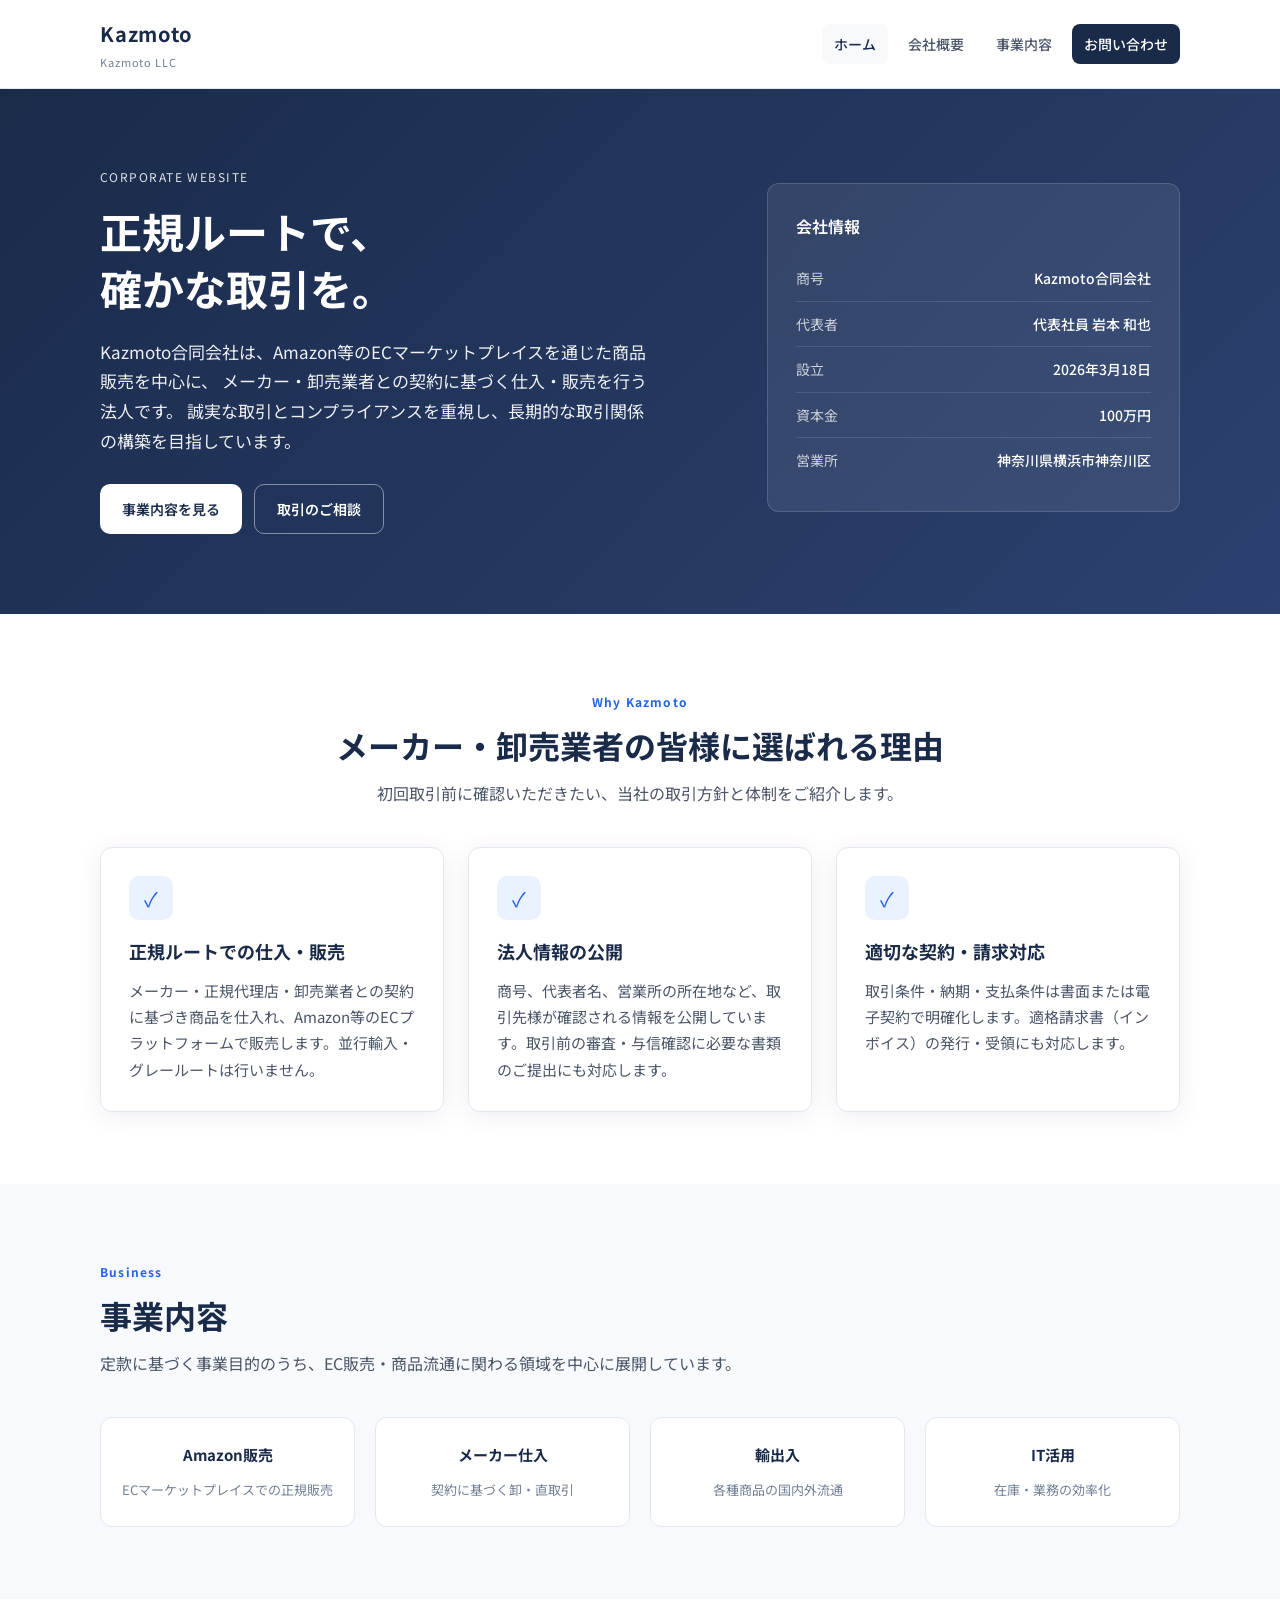
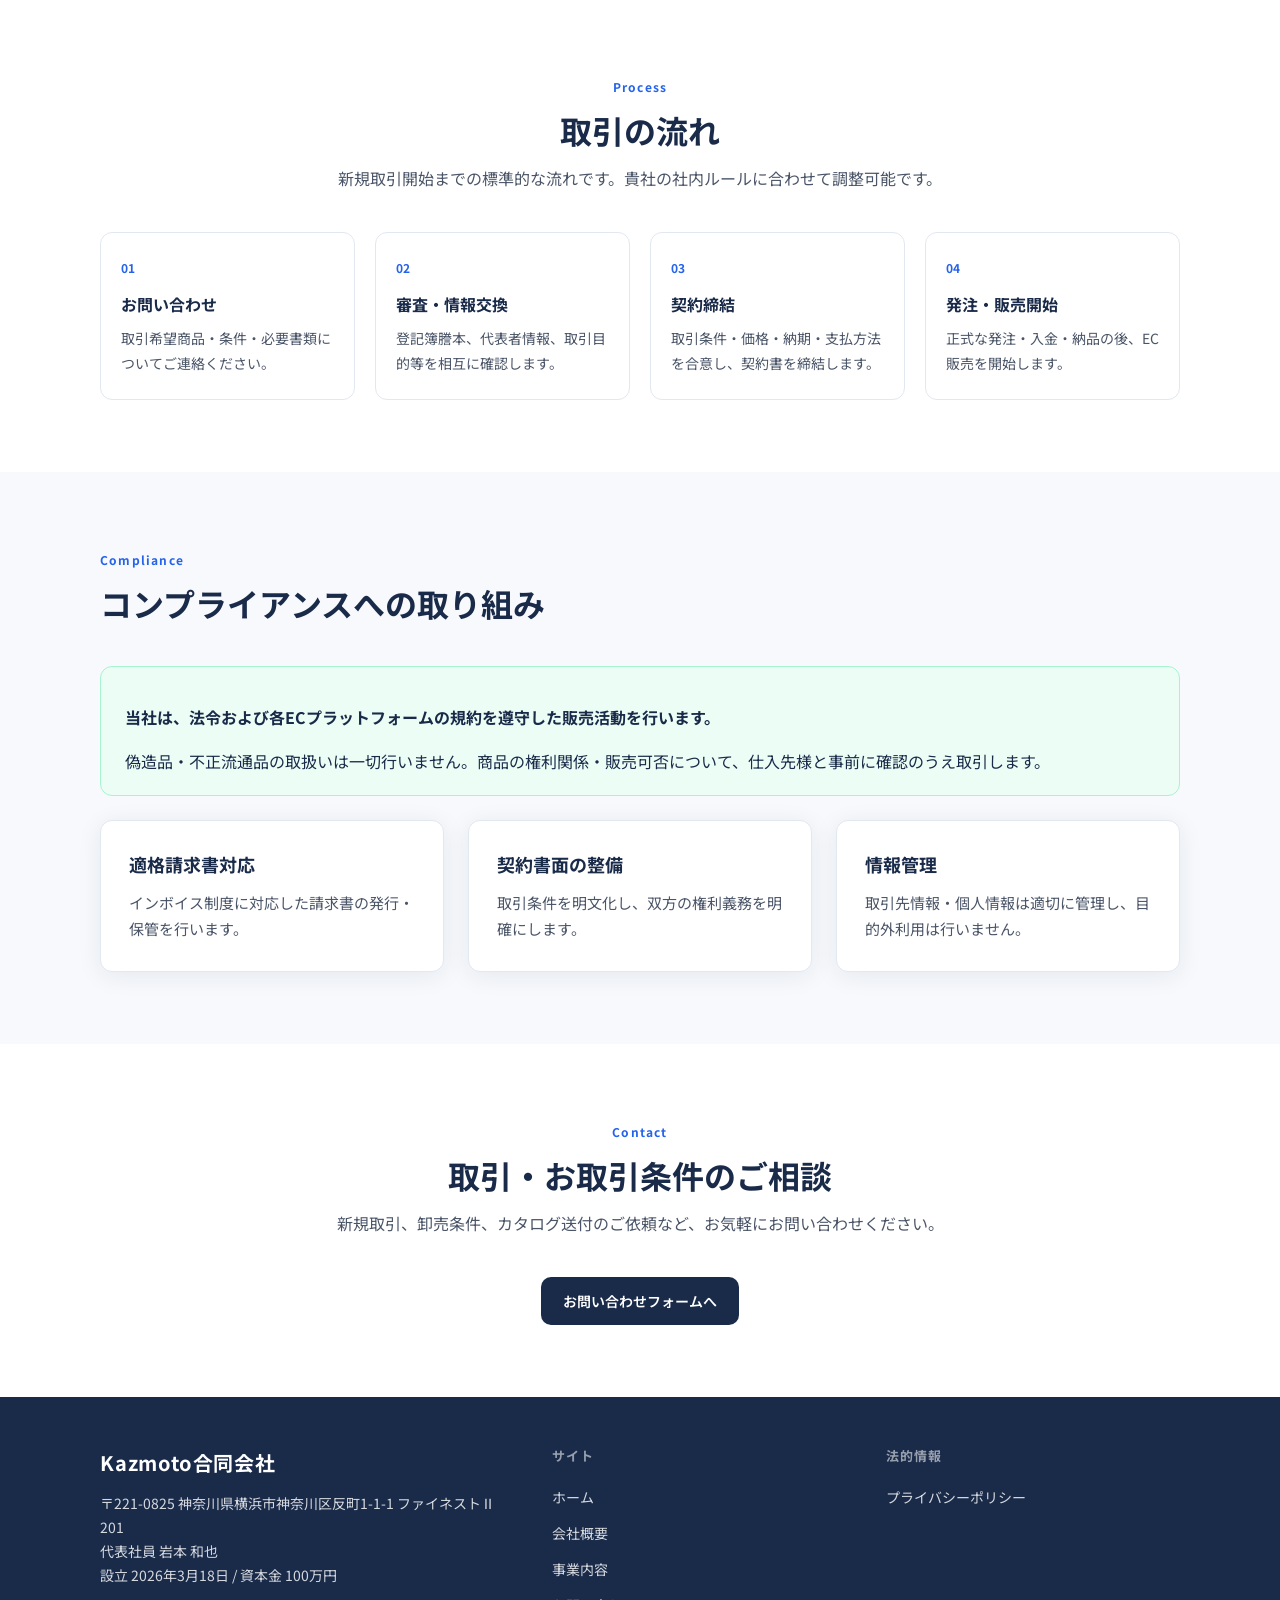
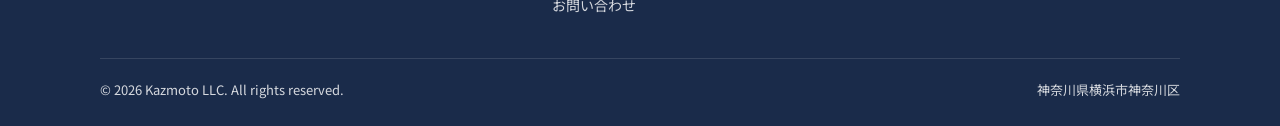
==== corp/index.html @ ce6256e7 "Publish Kazmoto Japan shop site with corporate pages. Co-authored-by: Cursor <cursoragent@cursor.com" ====
<!DOCTYPE html>
<html lang="ja">
<head>
  <meta charset="UTF-8">
  <meta name="viewport" content="width=device-width, initial-scale=1.0">
  <meta name="description" content="Kazmoto合同会社は、Amazon等ECマーケットプレイスを通じた正規ルートでの商品販売、メーカー・卸売業者との取引を行う法人です。">
  <title>Kazmoto合同会社 | 公式コーポレートサイト</title>
  <link rel="preconnect" href="https://fonts.googleapis.com">
  <link rel="preconnect" href="https://fonts.gstatic.com" crossorigin>
  <link href="https://fonts.googleapis.com/css2?family=Noto+Sans+JP:wght@400;500;600;700&display=swap" rel="stylesheet">
  <link rel="stylesheet" href="css/style.css">
</head>
<body>
  <header class="site-header">
    <div class="container header-inner">
      <a href="index.html" class="logo">
        <span class="logo-mark">Kazmoto</span>
        <span class="logo-sub">Kazmoto LLC</span>
      </a>
      <button class="menu-toggle" type="button" aria-label="メニュー">メニュー</button>
      <nav class="site-nav">
        <a href="index.html" class="active">ホーム</a>
        <a href="company.html">会社概要</a>
        <a href="business.html">事業内容</a>
        <a href="contact.html" class="nav-cta">お問い合わせ</a>
      </nav>
    </div>
  </header>

  <section class="hero">
    <div class="container hero-grid">
      <div>
        <span class="hero-label">Corporate Website</span>
        <h1>正規ルートで、<br>確かな取引を。</h1>
        <p class="hero-lead">
          Kazmoto合同会社は、Amazon等のECマーケットプレイスを通じた商品販売を中心に、
          メーカー・卸売業者との契約に基づく仕入・販売を行う法人です。
          誠実な取引とコンプライアンスを重視し、長期的な取引関係の構築を目指しています。
        </p>
        <div class="hero-actions">
          <a href="business.html" class="btn btn-primary">事業内容を見る</a>
          <a href="contact.html" class="btn btn-outline">取引のご相談</a>
        </div>
      </div>
      <aside class="hero-card">
        <h2>会社情報</h2>
        <ul class="info-list">
          <li><span class="label">商号</span><span class="value">Kazmoto合同会社</span></li>
          <li><span class="label">代表者</span><span class="value">代表社員 岩本 和也</span></li>
          <li><span class="label">設立</span><span class="value">2026年3月18日</span></li>
          <li><span class="label">資本金</span><span class="value">100万円</span></li>
          <li><span class="label">営業所</span><span class="value">神奈川県横浜市神奈川区</span></li>
        </ul>
      </aside>
    </div>
  </section>

  <section class="section">
    <div class="container">
      <div class="section-head center">
        <span class="eyebrow">Why Kazmoto</span>
        <h2>メーカー・卸売業者の皆様に選ばれる理由</h2>
        <p>初回取引前に確認いただきたい、当社の取引方針と体制をご紹介します。</p>
      </div>
      <div class="card-grid">
        <article class="card">
          <div class="card-icon">✓</div>
          <h3>正規ルートでの仕入・販売</h3>
          <p>メーカー・正規代理店・卸売業者との契約に基づき商品を仕入れ、Amazon等のECプラットフォームで販売します。並行輸入・グレールートは行いません。</p>
        </article>
        <article class="card">
          <div class="card-icon">✓</div>
          <h3>法人情報の公開</h3>
          <p>商号、代表者名、営業所の所在地など、取引先様が確認される情報を公開しています。取引前の審査・与信確認に必要な書類のご提出にも対応します。</p>
        </article>
        <article class="card">
          <div class="card-icon">✓</div>
          <h3>適切な契約・請求対応</h3>
          <p>取引条件・納期・支払条件は書面または電子契約で明確化します。適格請求書（インボイス）の発行・受領にも対応します。</p>
        </article>
      </div>
    </div>
  </section>

  <section class="section section-alt">
    <div class="container">
      <div class="section-head">
        <span class="eyebrow">Business</span>
        <h2>事業内容</h2>
        <p>定款に基づく事業目的のうち、EC販売・商品流通に関わる領域を中心に展開しています。</p>
      </div>
      <div class="trust-bar">
        <div class="trust-item">
          <strong>Amazon販売</strong>
          <span>ECマーケットプレイスでの正規販売</span>
        </div>
        <div class="trust-item">
          <strong>メーカー仕入</strong>
          <span>契約に基づく卸・直取引</span>
        </div>
        <div class="trust-item">
          <strong>輸出入</strong>
          <span>各種商品の国内外流通</span>
        </div>
        <div class="trust-item">
          <strong>IT活用</strong>
          <span>在庫・業務の効率化</span>
        </div>
      </div>
    </div>
  </section>

  <section class="section">
    <div class="container">
      <div class="section-head center">
        <span class="eyebrow">Process</span>
        <h2>取引の流れ</h2>
        <p>新規取引開始までの標準的な流れです。貴社の社内ルールに合わせて調整可能です。</p>
      </div>
      <div class="steps">
        <div class="step">
          <h3>お問い合わせ</h3>
          <p>取引希望商品・条件・必要書類についてご連絡ください。</p>
        </div>
        <div class="step">
          <h3>審査・情報交換</h3>
          <p>登記簿謄本、代表者情報、取引目的等を相互に確認します。</p>
        </div>
        <div class="step">
          <h3>契約締結</h3>
          <p>取引条件・価格・納期・支払方法を合意し、契約書を締結します。</p>
        </div>
        <div class="step">
          <h3>発注・販売開始</h3>
          <p>正式な発注・入金・納品の後、EC販売を開始します。</p>
        </div>
      </div>
    </div>
  </section>

  <section class="section section-alt">
    <div class="container">
      <div class="section-head">
        <span class="eyebrow">Compliance</span>
        <h2>コンプライアンスへの取り組み</h2>
      </div>
      <div class="highlight-box">
        <p><strong>当社は、法令および各ECプラットフォームの規約を遵守した販売活動を行います。</strong></p>
        <p>偽造品・不正流通品の取扱いは一切行いません。商品の権利関係・販売可否について、仕入先様と事前に確認のうえ取引します。</p>
      </div>
      <div class="card-grid" style="margin-top: 24px;">
        <article class="card">
          <h3>適格請求書対応</h3>
          <p>インボイス制度に対応した請求書の発行・保管を行います。</p>
        </article>
        <article class="card">
          <h3>契約書面の整備</h3>
          <p>取引条件を明文化し、双方の権利義務を明確にします。</p>
        </article>
        <article class="card">
          <h3>情報管理</h3>
          <p>取引先情報・個人情報は適切に管理し、目的外利用は行いません。</p>
        </article>
      </div>
    </div>
  </section>

  <section class="section">
    <div class="container" style="text-align: center;">
      <div class="section-head center">
        <span class="eyebrow">Contact</span>
        <h2>取引・お取引条件のご相談</h2>
        <p>新規取引、卸売条件、カタログ送付のご依頼など、お気軽にお問い合わせください。</p>
      </div>
      <a href="contact.html" class="btn btn-dark">お問い合わせフォームへ</a>
    </div>
  </section>

  <footer class="site-footer">
    <div class="container">
      <div class="footer-grid">
        <div class="footer-brand">
          <div class="logo-mark">Kazmoto合同会社</div>
          <p>
            〒221-0825 神奈川県横浜市神奈川区反町1-1-1 ファイネストⅡ 201<br>
            代表社員 岩本 和也<br>
            設立 2026年3月18日 / 資本金 100万円
          </p>
        </div>
        <div class="footer-nav">
          <h4>サイト</h4>
          <ul>
            <li><a href="index.html">ホーム</a></li>
            <li><a href="company.html">会社概要</a></li>
            <li><a href="business.html">事業内容</a></li>
            <li><a href="contact.html">お問い合わせ</a></li>
          </ul>
        </div>
        <div class="footer-nav">
          <h4>法的情報</h4>
          <ul>
            <li><a href="privacy.html">プライバシーポリシー</a></li>
          </ul>
        </div>
      </div>
      <div class="footer-bottom">
        <span>&copy; 2026 Kazmoto LLC. All rights reserved.</span>
        <span>神奈川県横浜市神奈川区</span>
      </div>
    </div>
  </footer>

  <script src="js/main.js"></script>
</body>
</html>
---- corp/css/style.css ----
:root {
  --navy: #1a2b4a;
  --navy-light: #2c4170;
  --slate: #4a5568;
  --muted: #718096;
  --line: #e2e8f0;
  --bg: #f7f9fc;
  --white: #ffffff;
  --accent: #2563eb;
  --accent-soft: #ebf2ff;
  --success: #047857;
  --success-soft: #ecfdf5;
  --shadow: 0 4px 24px rgba(26, 43, 74, 0.08);
  --radius: 12px;
  --max: 1080px;
}

* { box-sizing: border-box; }

html { scroll-behavior: smooth; }

body {
  margin: 0;
  font-family: "Noto Sans JP", -apple-system, "Hiragino Kaku Gothic ProN", "Yu Gothic", Meiryo, sans-serif;
  color: var(--navy);
  background: var(--white);
  line-height: 1.75;
  font-size: 16px;
}

a { color: var(--accent); text-decoration: none; }
a:hover { text-decoration: underline; }

img { max-width: 100%; height: auto; }

.container {
  width: min(var(--max), calc(100% - 40px));
  margin: 0 auto;
}

/* Header */
.site-header {
  position: sticky;
  top: 0;
  z-index: 100;
  background: rgba(255, 255, 255, 0.96);
  backdrop-filter: blur(8px);
  border-bottom: 1px solid var(--line);
}

.header-inner {
  display: flex;
  align-items: center;
  justify-content: space-between;
  gap: 24px;
  padding: 16px 0;
}

.logo {
  display: flex;
  flex-direction: column;
  gap: 2px;
  color: var(--navy);
  text-decoration: none;
}

.logo:hover { text-decoration: none; }

.logo-mark {
  font-size: 20px;
  font-weight: 700;
  letter-spacing: 0.04em;
}

.logo-sub {
  font-size: 11px;
  color: var(--muted);
  letter-spacing: 0.08em;
}

.site-nav {
  display: flex;
  align-items: center;
  gap: 8px;
  flex-wrap: wrap;
}

.site-nav a {
  color: var(--slate);
  font-size: 14px;
  font-weight: 500;
  padding: 8px 12px;
  border-radius: 8px;
  text-decoration: none;
}

.site-nav a:hover,
.site-nav a.active {
  color: var(--navy);
  background: var(--bg);
  text-decoration: none;
}

.nav-cta {
  background: var(--navy) !important;
  color: var(--white) !important;
}

.nav-cta:hover {
  background: var(--navy-light) !important;
}

.menu-toggle {
  display: none;
  background: none;
  border: 1px solid var(--line);
  border-radius: 8px;
  padding: 8px 12px;
  font-size: 14px;
  cursor: pointer;
}

/* Hero */
.hero {
  background: linear-gradient(135deg, var(--navy) 0%, var(--navy-light) 100%);
  color: var(--white);
  padding: 72px 0 80px;
}

.hero-grid {
  display: grid;
  grid-template-columns: 1.2fr 0.8fr;
  gap: 48px;
  align-items: center;
}

.hero-label {
  display: inline-block;
  font-size: 12px;
  letter-spacing: 0.12em;
  text-transform: uppercase;
  opacity: 0.85;
  margin-bottom: 16px;
}

.hero h1 {
  margin: 0 0 20px;
  font-size: clamp(28px, 4vw, 42px);
  line-height: 1.35;
  font-weight: 700;
}

.hero-lead {
  margin: 0 0 28px;
  font-size: 17px;
  opacity: 0.92;
  max-width: 560px;
}

.hero-actions {
  display: flex;
  gap: 12px;
  flex-wrap: wrap;
}

.btn {
  display: inline-flex;
  align-items: center;
  justify-content: center;
  padding: 12px 22px;
  border-radius: 10px;
  font-size: 14px;
  font-weight: 600;
  text-decoration: none;
  border: none;
  cursor: pointer;
  transition: transform 0.15s ease, box-shadow 0.15s ease;
}

.btn:hover {
  text-decoration: none;
  transform: translateY(-1px);
}

.btn-primary {
  background: var(--white);
  color: var(--navy);
}

.btn-primary:hover {
  box-shadow: 0 8px 24px rgba(0, 0, 0, 0.15);
}

.btn-outline {
  background: transparent;
  color: var(--white);
  border: 1px solid rgba(255, 255, 255, 0.45);
}

.btn-outline:hover {
  background: rgba(255, 255, 255, 0.08);
}

.btn-dark {
  background: var(--navy);
  color: var(--white);
}

.btn-dark:hover {
  background: var(--navy-light);
}

.hero-card {
  background: rgba(255, 255, 255, 0.08);
  border: 1px solid rgba(255, 255, 255, 0.15);
  border-radius: var(--radius);
  padding: 28px;
}

.hero-card h2 {
  margin: 0 0 16px;
  font-size: 16px;
  font-weight: 600;
}

.info-list {
  list-style: none;
  margin: 0;
  padding: 0;
}

.info-list li {
  display: flex;
  justify-content: space-between;
  gap: 16px;
  padding: 10px 0;
  border-bottom: 1px solid rgba(255, 255, 255, 0.12);
  font-size: 14px;
}

.info-list li:last-child { border-bottom: none; }

.info-list .label { opacity: 0.75; white-space: nowrap; }
.info-list .value { text-align: right; font-weight: 500; }

/* Sections */
.section {
  padding: 72px 0;
}

.section-alt { background: var(--bg); }

.section-head {
  margin-bottom: 40px;
  max-width: 720px;
}

.section-head.center {
  margin-left: auto;
  margin-right: auto;
  text-align: center;
}

.eyebrow {
  display: inline-block;
  font-size: 12px;
  font-weight: 700;
  letter-spacing: 0.1em;
  color: var(--accent);
  margin-bottom: 12px;
}

.section-head h2 {
  margin: 0 0 12px;
  font-size: clamp(24px, 3vw, 32px);
  line-height: 1.35;
}

.section-head p {
  margin: 0;
  color: var(--slate);
}

/* Cards */
.card-grid {
  display: grid;
  grid-template-columns: repeat(3, 1fr);
  gap: 24px;
}

.card {
  background: var(--white);
  border: 1px solid var(--line);
  border-radius: var(--radius);
  padding: 28px;
  box-shadow: var(--shadow);
}

.card-icon {
  width: 44px;
  height: 44px;
  border-radius: 10px;
  background: var(--accent-soft);
  color: var(--accent);
  display: flex;
  align-items: center;
  justify-content: center;
  font-size: 20px;
  margin-bottom: 16px;
}

.card h3 {
  margin: 0 0 10px;
  font-size: 18px;
}

.card p {
  margin: 0;
  color: var(--slate);
  font-size: 15px;
}

/* Trust bar */
.trust-bar {
  display: grid;
  grid-template-columns: repeat(4, 1fr);
  gap: 20px;
}

.trust-item {
  text-align: center;
  padding: 24px 16px;
  background: var(--white);
  border: 1px solid var(--line);
  border-radius: var(--radius);
}

.trust-item strong {
  display: block;
  font-size: 15px;
  margin-bottom: 6px;
}

.trust-item span {
  font-size: 13px;
  color: var(--muted);
}

/* Steps */
.steps {
  display: grid;
  grid-template-columns: repeat(4, 1fr);
  gap: 20px;
  counter-reset: step;
}

.step {
  position: relative;
  padding: 24px 20px;
  background: var(--white);
  border: 1px solid var(--line);
  border-radius: var(--radius);
}

.step::before {
  counter-increment: step;
  content: counter(step, decimal-leading-zero);
  display: block;
  font-size: 12px;
  font-weight: 700;
  color: var(--accent);
  margin-bottom: 12px;
}

.step h3 {
  margin: 0 0 8px;
  font-size: 16px;
}

.step p {
  margin: 0;
  font-size: 14px;
  color: var(--slate);
}

/* Table */
.data-table {
  width: 100%;
  border-collapse: collapse;
  background: var(--white);
  border: 1px solid var(--line);
  border-radius: var(--radius);
  overflow: hidden;
}

.data-table th,
.data-table td {
  padding: 14px 18px;
  text-align: left;
  border-bottom: 1px solid var(--line);
  vertical-align: top;
}

.data-table th {
  width: 28%;
  background: var(--bg);
  font-size: 14px;
  color: var(--slate);
  font-weight: 600;
}

.data-table td {
  font-size: 15px;
}

.data-table tr:last-child th,
.data-table tr:last-child td {
  border-bottom: none;
}

/* Page hero */
.page-hero {
  background: var(--bg);
  padding: 48px 0;
  border-bottom: 1px solid var(--line);
}

.page-hero h1 {
  margin: 0 0 10px;
  font-size: clamp(26px, 3vw, 34px);
}

.page-hero p {
  margin: 0;
  color: var(--slate);
  max-width: 640px;
}

/* Content */
.content-block {
  max-width: 760px;
}

.content-block h2 {
  margin: 40px 0 12px;
  font-size: 22px;
}

.content-block h2:first-child { margin-top: 0; }

.content-block p,
.content-block li {
  color: var(--slate);
}

.content-block ul,
.content-block ol {
  padding-left: 1.2em;
}

.highlight-box {
  background: var(--success-soft);
  border: 1px solid #a7f3d0;
  border-radius: var(--radius);
  padding: 20px 24px;
  margin: 24px 0;
}

.highlight-box p:last-child { margin-bottom: 0; }

.notice-box {
  background: var(--accent-soft);
  border: 1px solid #bfdbfe;
  border-radius: var(--radius);
  padding: 20px 24px;
  margin: 24px 0;
  font-size: 14px;
  color: var(--slate);
}

/* Contact */
.contact-grid {
  display: grid;
  grid-template-columns: 1fr 1fr;
  gap: 40px;
  align-items: start;
}

.contact-card {
  background: var(--bg);
  border: 1px solid var(--line);
  border-radius: var(--radius);
  padding: 28px;
}

.contact-card h3 {
  margin: 0 0 16px;
  font-size: 18px;
}

.contact-form label {
  display: block;
  font-size: 13px;
  font-weight: 600;
  margin-bottom: 6px;
  color: var(--slate);
}

.contact-form input,
.contact-form select,
.contact-form textarea {
  width: 100%;
  padding: 11px 14px;
  border: 1px solid var(--line);
  border-radius: 8px;
  font: inherit;
  margin-bottom: 16px;
  background: var(--white);
}

.contact-form input:focus,
.contact-form select:focus,
.contact-form textarea:focus {
  outline: none;
  border-color: var(--accent);
  box-shadow: 0 0 0 3px var(--accent-soft);
}

.contact-form textarea { min-height: 140px; resize: vertical; }

.form-note {
  font-size: 13px;
  color: var(--muted);
  margin-top: 8px;
}

/* Footer */
.site-footer {
  background: var(--navy);
  color: rgba(255, 255, 255, 0.82);
  padding: 48px 0 24px;
}

.footer-grid {
  display: grid;
  grid-template-columns: 1.4fr 1fr 1fr;
  gap: 40px;
  margin-bottom: 32px;
}

.footer-brand .logo-mark {
  color: var(--white);
  margin-bottom: 12px;
}

.footer-brand p {
  margin: 0;
  font-size: 14px;
  line-height: 1.7;
}

.footer-nav h4 {
  margin: 0 0 14px;
  font-size: 13px;
  letter-spacing: 0.08em;
  color: rgba(255, 255, 255, 0.55);
}

.footer-nav ul {
  list-style: none;
  margin: 0;
  padding: 0;
}

.footer-nav li { margin-bottom: 8px; }

.footer-nav a {
  color: rgba(255, 255, 255, 0.82);
  font-size: 14px;
  text-decoration: none;
}

.footer-nav a:hover {
  color: var(--white);
  text-decoration: underline;
}

.footer-bottom {
  border-top: 1px solid rgba(255, 255, 255, 0.12);
  padding-top: 20px;
  display: flex;
  justify-content: space-between;
  gap: 16px;
  flex-wrap: wrap;
  font-size: 13px;
}

/* Responsive */
@media (max-width: 900px) {
  .hero-grid,
  .card-grid,
  .trust-bar,
  .steps,
  .contact-grid,
  .footer-grid {
    grid-template-columns: 1fr;
  }

  .hero { padding: 56px 0 64px; }

  .menu-toggle { display: block; }

  .site-nav {
    display: none;
    position: absolute;
    top: 100%;
    left: 0;
    right: 0;
    background: var(--white);
    border-bottom: 1px solid var(--line);
    padding: 12px 20px 20px;
    flex-direction: column;
    align-items: stretch;
  }

  .site-nav.open { display: flex; }

  .header-inner { position: relative; }
}
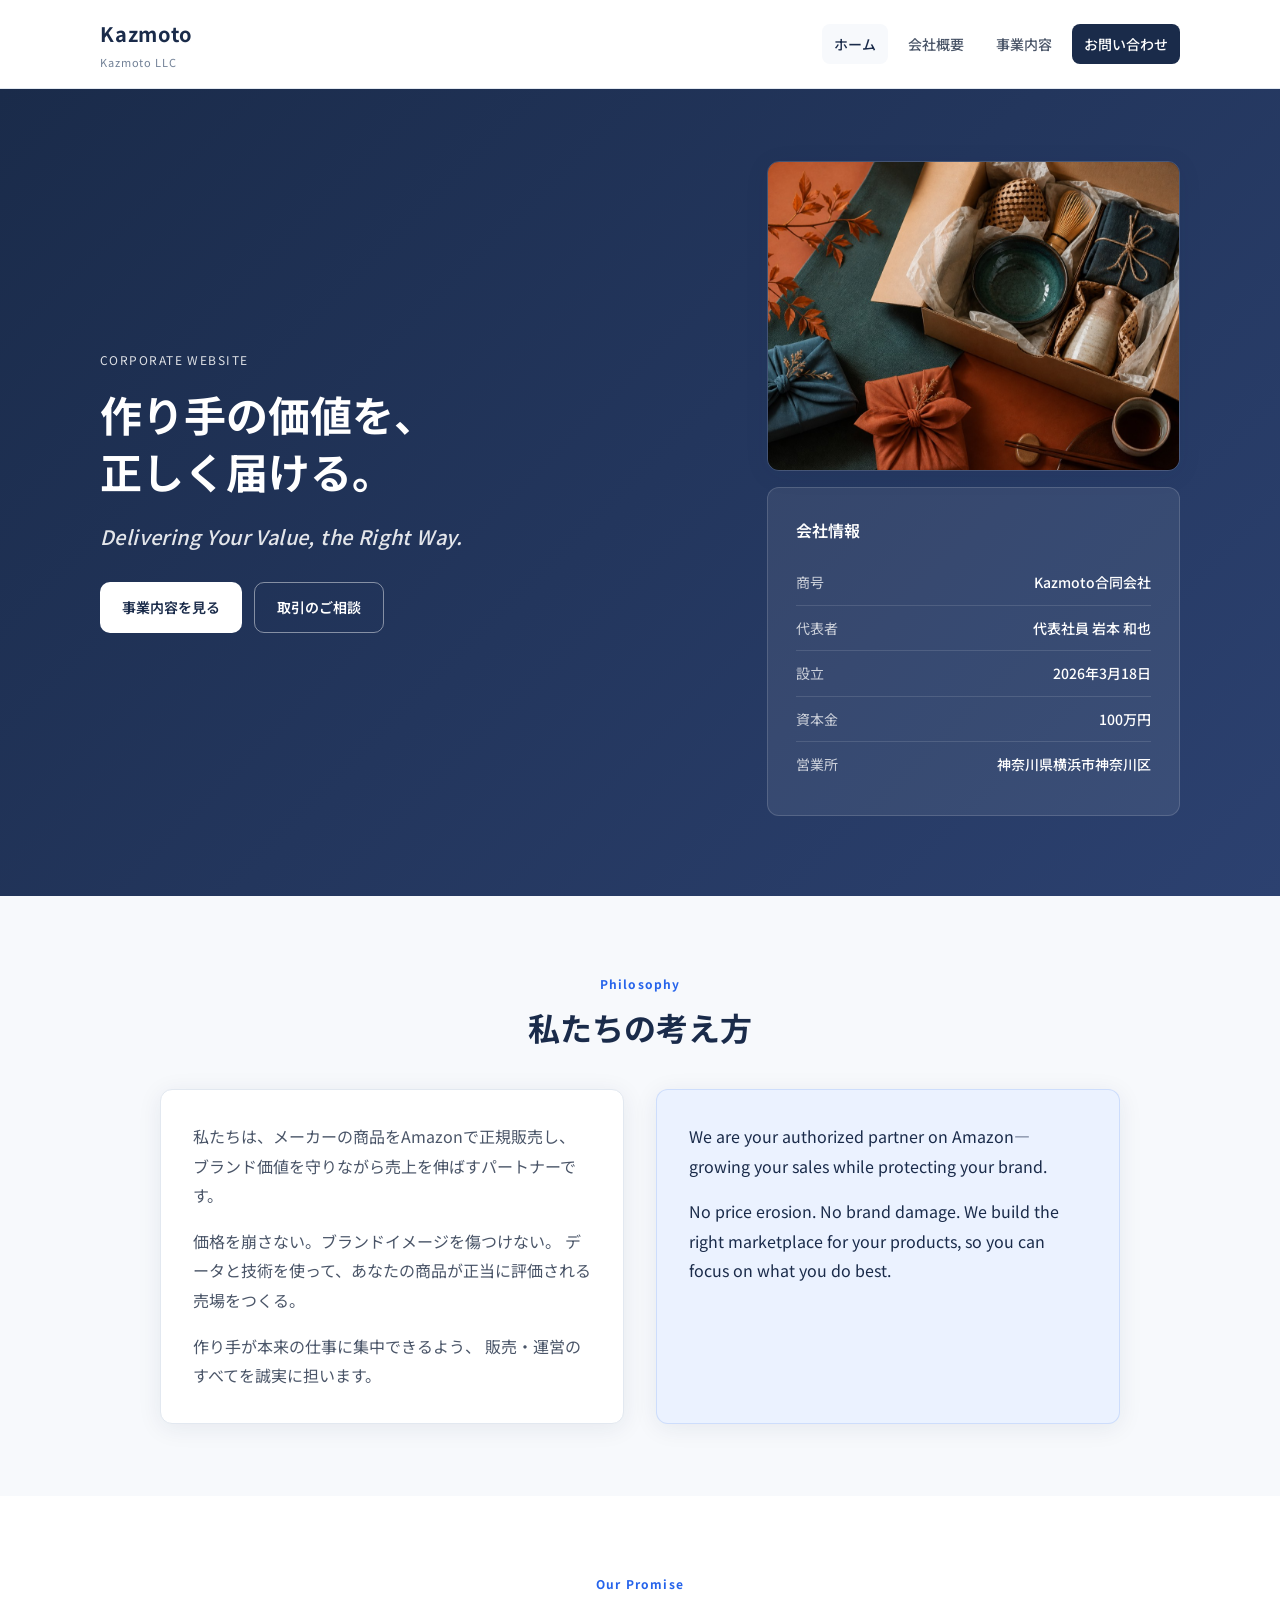
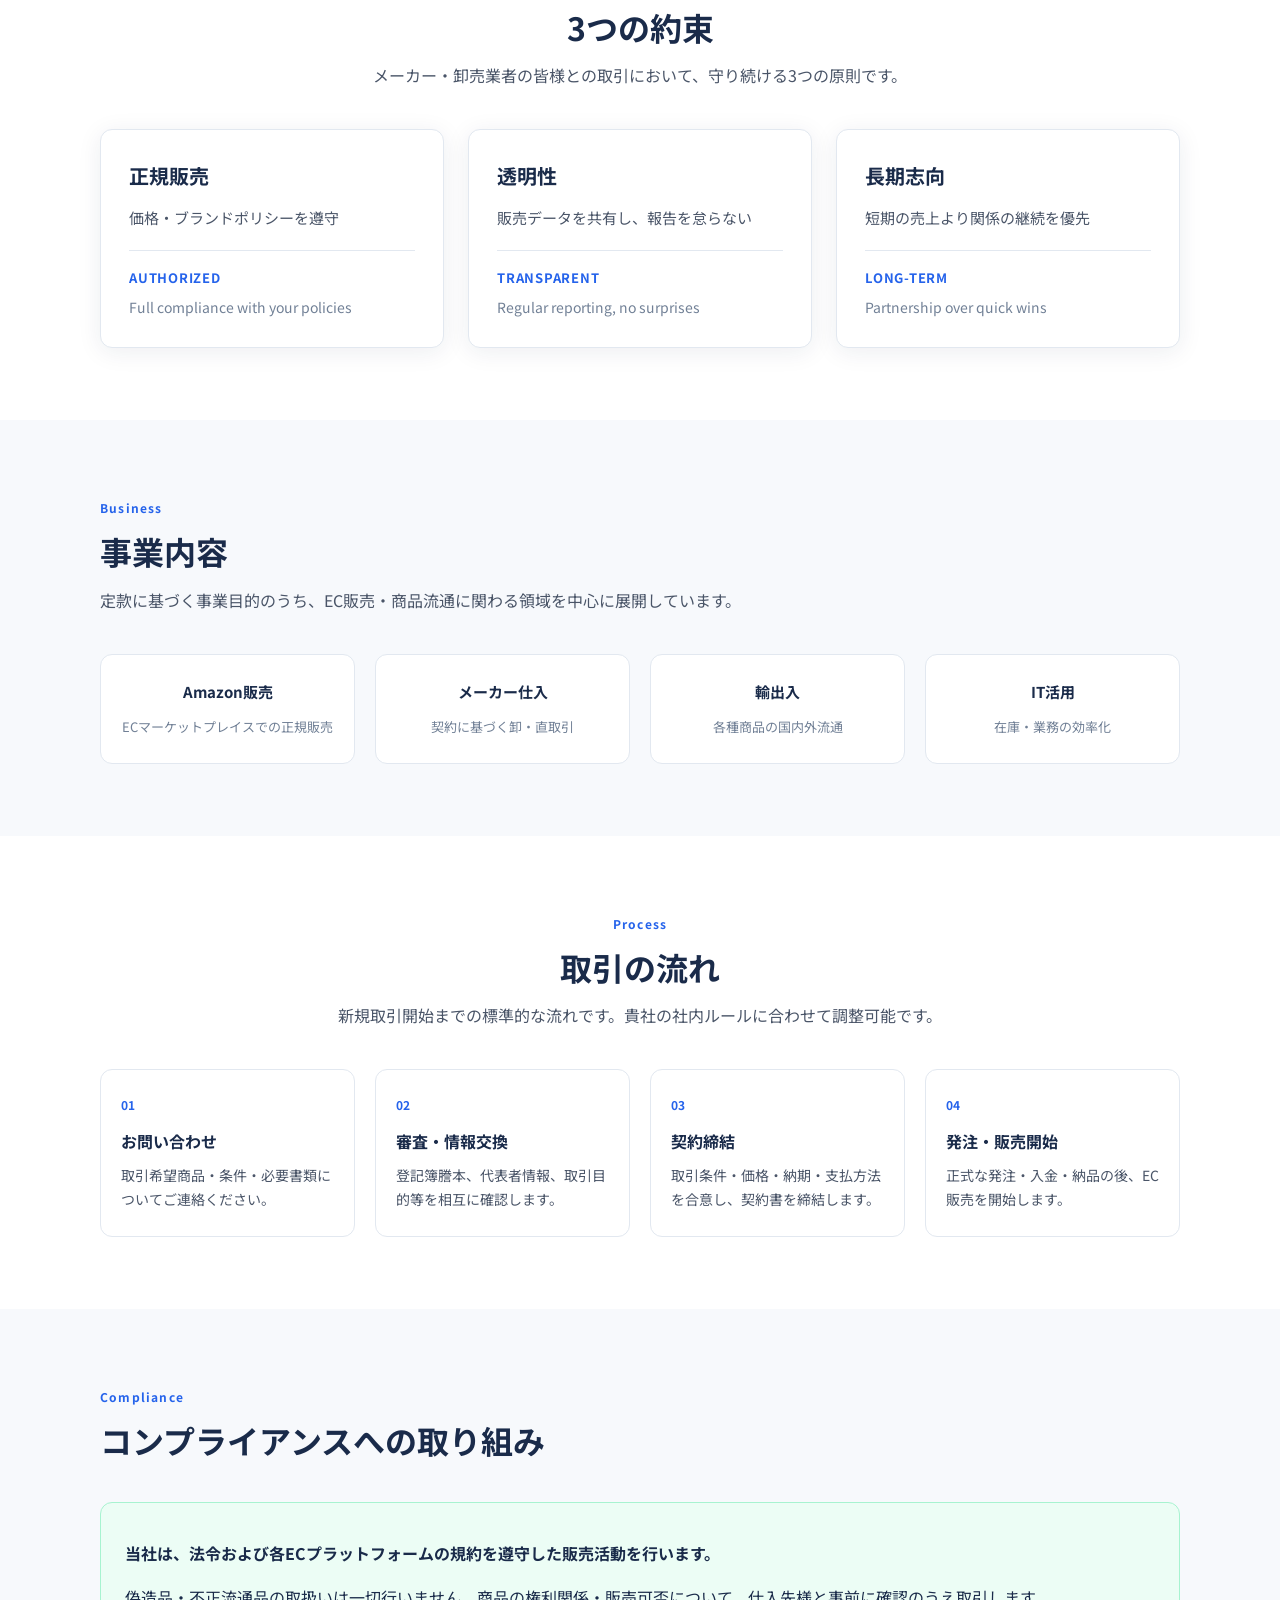
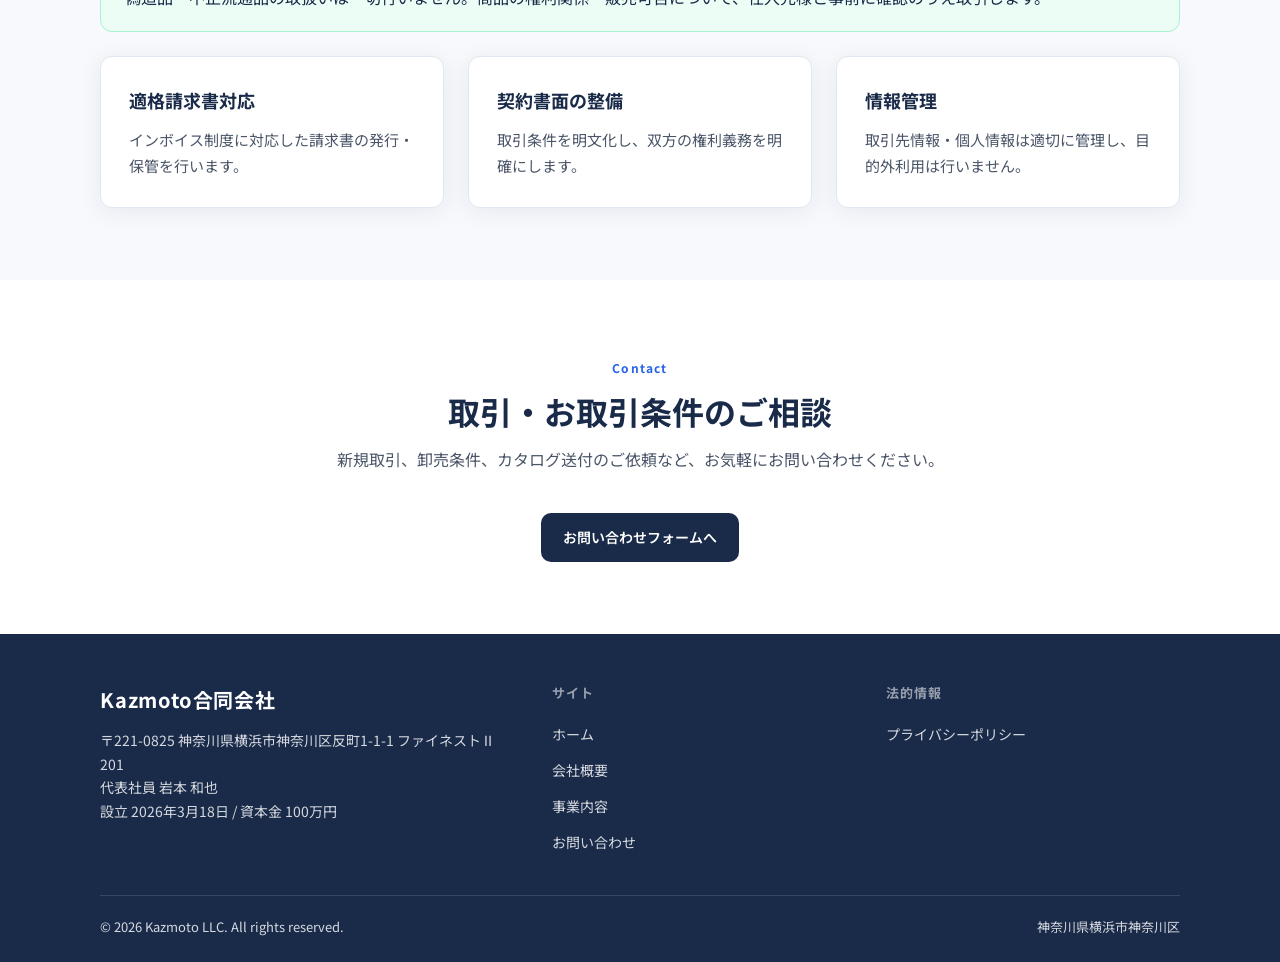
==== commit 10b4cd4d: "Fix contact forms and add hero imagery to the shop homepage. FormSubmit now uses AJAX with clear Jap" ====
--- a/corp/index.html
+++ b/corp/index.html
@@ -3,7 +3,7 @@
 <head>
   <meta charset="UTF-8">
   <meta name="viewport" content="width=device-width, initial-scale=1.0">
-  <meta name="description" content="Kazmoto合同会社は、Amazon等ECマーケットプレイスを通じた正規ルートでの商品販売、メーカー・卸売業者との取引を行う法人です。">
+  <meta name="description" content="Kazmoto合同会社 — 作り手の価値を、正しく届ける。Amazonでの正規販売を通じ、ブランド価値を守りながら売上を伸ばすパートナーです。">
   <title>Kazmoto合同会社 | 公式コーポレートサイト</title>
   <link rel="preconnect" href="https://fonts.googleapis.com">
   <link rel="preconnect" href="https://fonts.gstatic.com" crossorigin>
@@ -31,18 +31,18 @@
     <div class="container hero-grid">
       <div>
         <span class="hero-label">Corporate Website</span>
-        <h1>正規ルートで、<br>確かな取引を。</h1>
-        <p class="hero-lead">
-          Kazmoto合同会社は、Amazon等のECマーケットプレイスを通じた商品販売を中心に、
-          メーカー・卸売業者との契約に基づく仕入・販売を行う法人です。
-          誠実な取引とコンプライアンスを重視し、長期的な取引関係の構築を目指しています。
-        </p>
+        <h1>作り手の価値を、<br>正しく届ける。</h1>
+        <p class="hero-tagline">Delivering Your Value, the Right Way.</p>
         <div class="hero-actions">
           <a href="business.html" class="btn btn-primary">事業内容を見る</a>
           <a href="contact.html" class="btn btn-outline">取引のご相談</a>
         </div>
       </div>
-      <aside class="hero-card">
+      <aside class="hero-aside">
+        <figure class="hero-photo">
+          <img src="../images/hero-brand.jpg" alt="Kazmoto — ブランド価値を守る正規販売" width="480" height="600" loading="eager" decoding="async">
+        </figure>
+        <div class="hero-card">
         <h2>会社情報</h2>
         <ul class="info-list">
           <li><span class="label">商号</span><span class="value">Kazmoto合同会社</span></li>
@@ -51,32 +51,75 @@
           <li><span class="label">資本金</span><span class="value">100万円</span></li>
           <li><span class="label">営業所</span><span class="value">神奈川県横浜市神奈川区</span></li>
         </ul>
+        </div>
       </aside>
     </div>
   </section>
 
+  <section class="section section-alt">
+    <div class="container">
+      <div class="section-head center">
+        <span class="eyebrow">Philosophy</span>
+        <h2>私たちの考え方</h2>
+      </div>
+      <div class="philosophy-grid">
+        <div class="philosophy-block">
+          <p>
+            私たちは、メーカーの商品をAmazonで正規販売し、
+            ブランド価値を守りながら売上を伸ばすパートナーです。
+          </p>
+          <p>
+            価格を崩さない。ブランドイメージを傷つけない。
+            データと技術を使って、あなたの商品が正当に評価される売場をつくる。
+          </p>
+          <p>
+            作り手が本来の仕事に集中できるよう、
+            販売・運営のすべてを誠実に担います。
+          </p>
+        </div>
+        <div class="philosophy-block philosophy-en">
+          <p>
+            We are your authorized partner on Amazon—
+            growing your sales while protecting your brand.
+          </p>
+          <p>
+            No price erosion. No brand damage.
+            We build the right marketplace for your products,
+            so you can focus on what you do best.
+          </p>
+        </div>
+      </div>
+    </div>
+  </section>
+
   <section class="section">
     <div class="container">
       <div class="section-head center">
-        <span class="eyebrow">Why Kazmoto</span>
-        <h2>メーカー・卸売業者の皆様に選ばれる理由</h2>
-        <p>初回取引前に確認いただきたい、当社の取引方針と体制をご紹介します。</p>
-      </div>
-      <div class="card-grid">
-        <article class="card">
-          <div class="card-icon">✓</div>
-          <h3>正規ルートでの仕入・販売</h3>
-          <p>メーカー・正規代理店・卸売業者との契約に基づき商品を仕入れ、Amazon等のECプラットフォームで販売します。並行輸入・グレールートは行いません。</p>
-        </article>
-        <article class="card">
-          <div class="card-icon">✓</div>
-          <h3>法人情報の公開</h3>
-          <p>商号、代表者名、営業所の所在地など、取引先様が確認される情報を公開しています。取引前の審査・与信確認に必要な書類のご提出にも対応します。</p>
-        </article>
-        <article class="card">
-          <div class="card-icon">✓</div>
-          <h3>適切な契約・請求対応</h3>
-          <p>取引条件・納期・支払条件は書面または電子契約で明確化します。適格請求書（インボイス）の発行・受領にも対応します。</p>
+        <span class="eyebrow">Our Promise</span>
+        <h2>3つの約束</h2>
+        <p>メーカー・卸売業者の皆様との取引において、守り続ける3つの原則です。</p>
+      </div>
+      <div class="promise-grid">
+        <article class="promise-card">
+          <h3>正規販売</h3>
+          <p class="promise-ja">価格・ブランドポリシーを遵守</p>
+          <div class="promise-divider"></div>
+          <p class="promise-en-label">Authorized</p>
+          <p class="promise-en">Full compliance with your policies</p>
+        </article>
+        <article class="promise-card">
+          <h3>透明性</h3>
+          <p class="promise-ja">販売データを共有し、報告を怠らない</p>
+          <div class="promise-divider"></div>
+          <p class="promise-en-label">Transparent</p>
+          <p class="promise-en">Regular reporting, no surprises</p>
+        </article>
+        <article class="promise-card">
+          <h3>長期志向</h3>
+          <p class="promise-ja">短期の売上より関係の継続を優先</p>
+          <div class="promise-divider"></div>
+          <p class="promise-en-label">Long-term</p>
+          <p class="promise-en">Partnership over quick wins</p>
         </article>
       </div>
     </div>
--- a/corp/css/style.css
+++ b/corp/css/style.css
@@ -157,6 +157,96 @@
   max-width: 560px;
 }
 
+.hero-tagline {
+  margin: 0 0 28px;
+  font-size: clamp(16px, 2.2vw, 20px);
+  font-weight: 500;
+  letter-spacing: 0.02em;
+  opacity: 0.88;
+  font-style: italic;
+}
+
+.philosophy-grid {
+  display: grid;
+  grid-template-columns: 1fr 1fr;
+  gap: 32px;
+  max-width: 960px;
+  margin: 0 auto;
+}
+
+.philosophy-block {
+  background: var(--white);
+  border: 1px solid var(--line);
+  border-radius: var(--radius);
+  padding: 32px;
+  box-shadow: var(--shadow);
+}
+
+.philosophy-block p {
+  margin: 0 0 16px;
+  font-size: 16px;
+  line-height: 1.85;
+  color: var(--slate);
+}
+
+.philosophy-block p:last-child { margin-bottom: 0; }
+
+.philosophy-en {
+  border-color: rgba(37, 99, 235, 0.15);
+  background: var(--accent-soft);
+}
+
+.philosophy-en p { color: var(--navy); }
+
+.promise-grid {
+  display: grid;
+  grid-template-columns: repeat(3, 1fr);
+  gap: 24px;
+}
+
+.promise-card {
+  background: var(--white);
+  border: 1px solid var(--line);
+  border-radius: var(--radius);
+  padding: 28px;
+  box-shadow: var(--shadow);
+}
+
+.promise-card h3 {
+  margin: 0 0 12px;
+  font-size: 20px;
+  color: var(--navy);
+}
+
+.promise-ja {
+  margin: 0;
+  font-size: 15px;
+  color: var(--slate);
+  line-height: 1.7;
+}
+
+.promise-divider {
+  height: 1px;
+  background: var(--line);
+  margin: 20px 0 16px;
+}
+
+.promise-en-label {
+  margin: 0 0 6px;
+  font-size: 13px;
+  font-weight: 700;
+  letter-spacing: 0.06em;
+  text-transform: uppercase;
+  color: var(--accent);
+}
+
+.promise-en {
+  margin: 0;
+  font-size: 14px;
+  color: var(--muted);
+  line-height: 1.65;
+}
+
 .hero-actions {
   display: flex;
   gap: 12px;
@@ -215,6 +305,27 @@
   border: 1px solid rgba(255, 255, 255, 0.15);
   border-radius: var(--radius);
   padding: 28px;
+}
+
+.hero-aside {
+  display: flex;
+  flex-direction: column;
+  gap: 16px;
+}
+
+.hero-photo {
+  margin: 0;
+  border-radius: var(--radius);
+  overflow: hidden;
+  border: 1px solid rgba(255, 255, 255, 0.15);
+  box-shadow: var(--shadow);
+}
+
+.hero-photo img {
+  width: 100%;
+  aspect-ratio: 4 / 3;
+  object-fit: cover;
+  display: block;
 }
 
 .hero-card h2 {
@@ -534,6 +645,19 @@
   margin-top: 8px;
 }
 
+.form-error {
+  margin: 0 0 16px;
+  padding: 14px 16px;
+  border-radius: 10px;
+  background: #fef2f2;
+  border: 1px solid #fecaca;
+  color: #991b1b;
+  font-size: 14px;
+  line-height: 1.65;
+}
+
+.form-honey { display: none !important; }
+
 /* Footer */
 .site-footer {
   background: var(--navy);
@@ -602,7 +726,9 @@
   .trust-bar,
   .steps,
   .contact-grid,
-  .footer-grid {
+  .footer-grid,
+  .philosophy-grid,
+  .promise-grid {
     grid-template-columns: 1fr;
   }
 
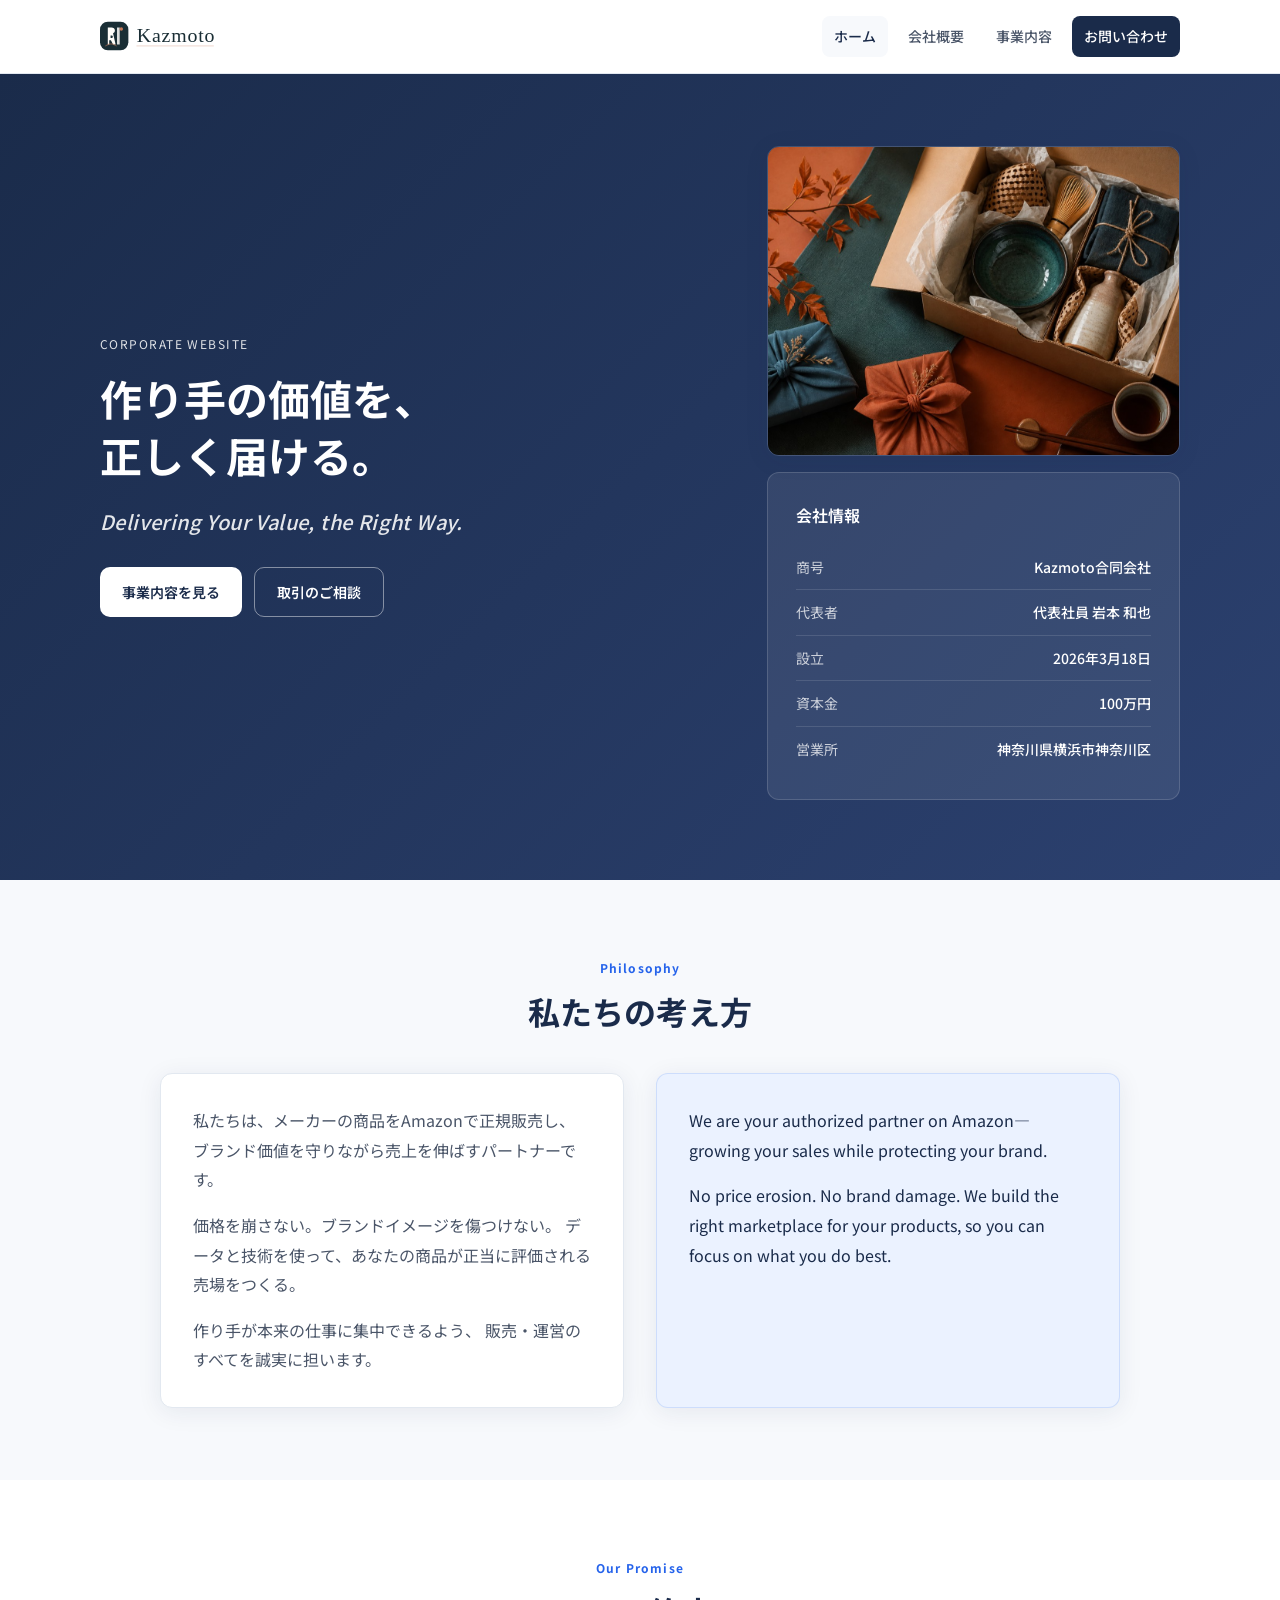
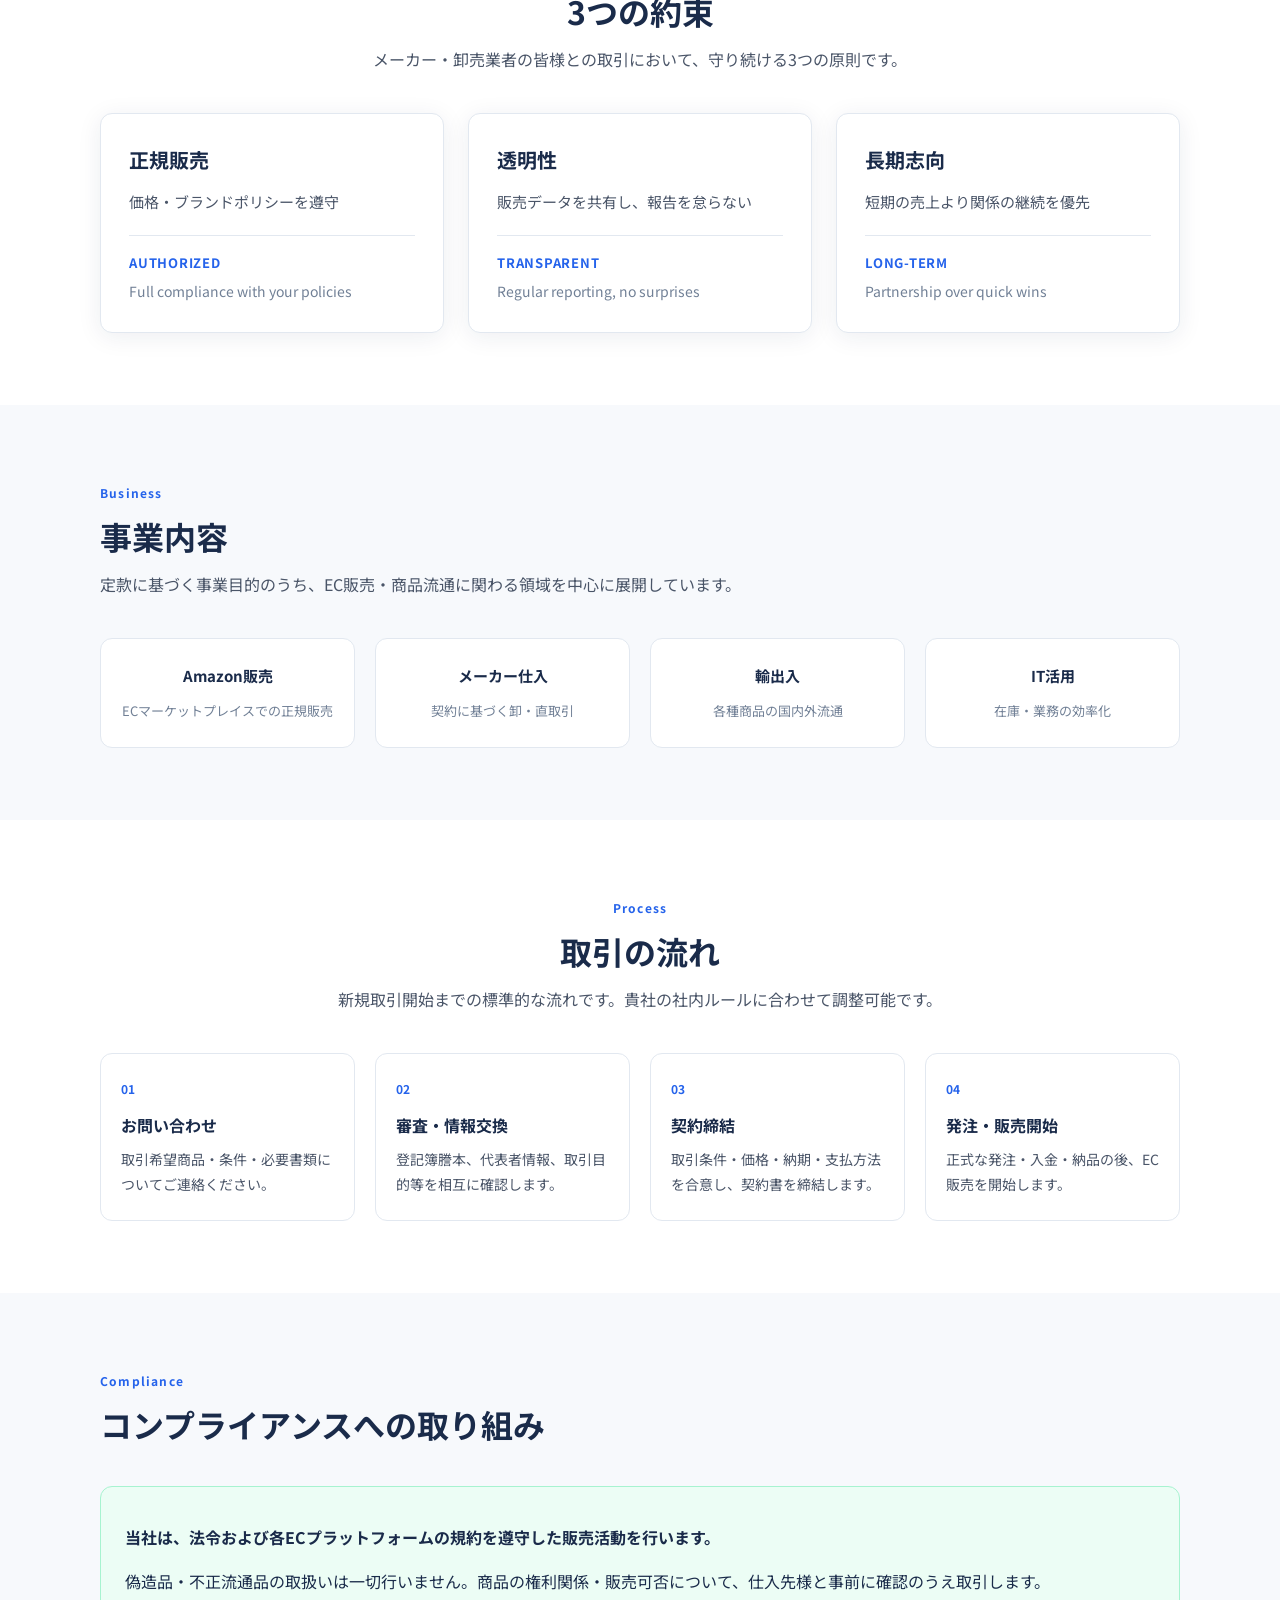
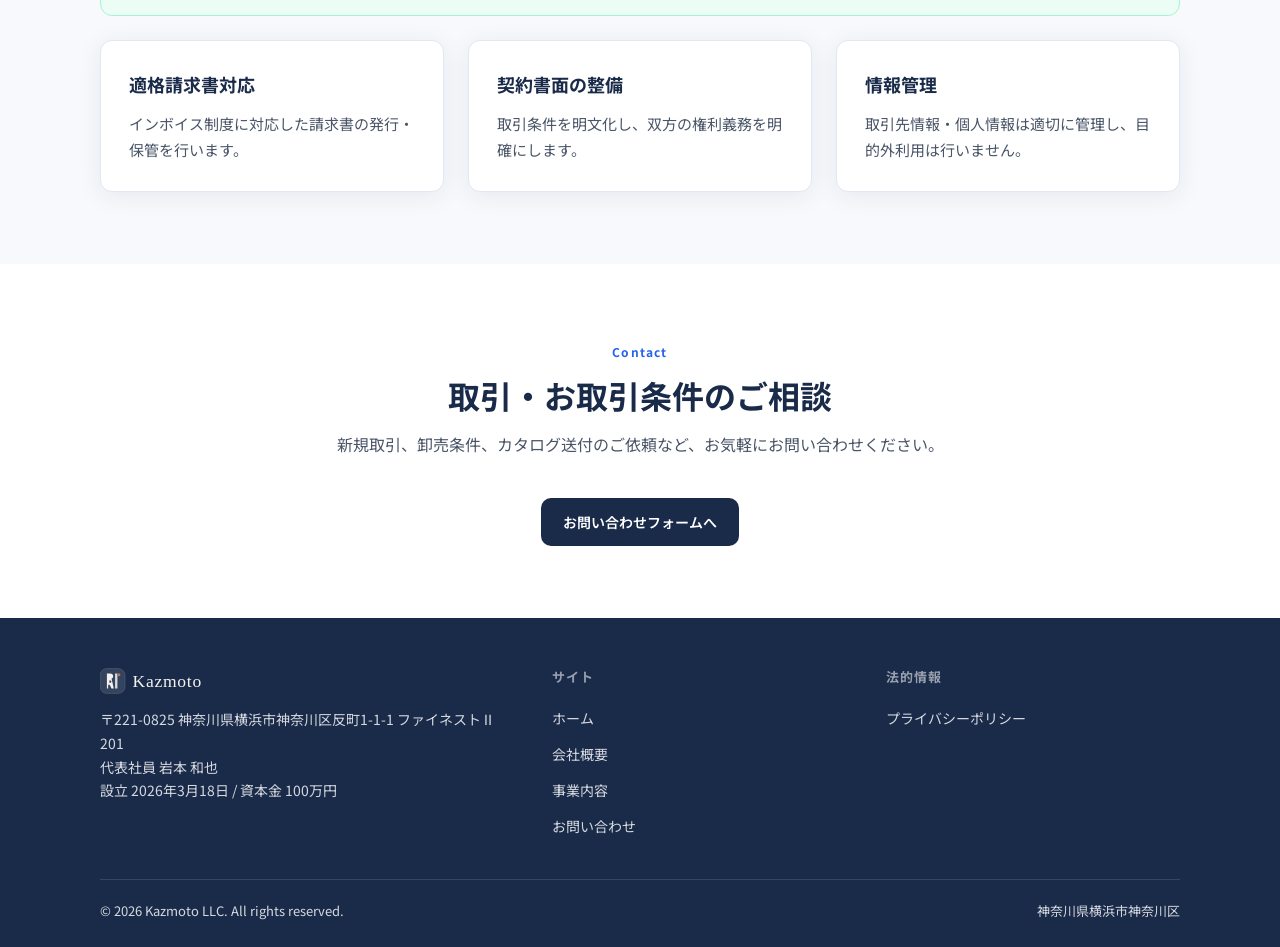
==== commit be183d05: "Add soft clean Kazmoto logo and apply it across the site. SVG wordmark, icon, favicon, and raster ex" ====
--- a/corp/index.html
+++ b/corp/index.html
@@ -8,14 +8,14 @@
   <link rel="preconnect" href="https://fonts.googleapis.com">
   <link rel="preconnect" href="https://fonts.gstatic.com" crossorigin>
   <link href="https://fonts.googleapis.com/css2?family=Noto+Sans+JP:wght@400;500;600;700&display=swap" rel="stylesheet">
-  <link rel="stylesheet" href="css/style.css">
+    <link rel="icon" href="../images/favicon.svg" type="image/svg+xml">
+<link rel="stylesheet" href="css/style.css">
 </head>
 <body>
   <header class="site-header">
     <div class="container header-inner">
       <a href="index.html" class="logo">
-        <span class="logo-mark">Kazmoto</span>
-        <span class="logo-sub">Kazmoto LLC</span>
+        <img src="../images/logo-kazmoto.svg" alt="Kazmoto" class="logo-wordmark logo-wordmark--corp" width="168" height="34">
       </a>
       <button class="menu-toggle" type="button" aria-label="メニュー">メニュー</button>
       <nav class="site-nav">
@@ -223,7 +223,7 @@
     <div class="container">
       <div class="footer-grid">
         <div class="footer-brand">
-          <div class="logo-mark">Kazmoto合同会社</div>
+          <img src="../images/logo-kazmoto-dark.svg" alt="Kazmoto合同会社" class="logo-wordmark logo-wordmark--footer" width="168" height="34">
           <p>
             〒221-0825 神奈川県横浜市神奈川区反町1-1-1 ファイネストⅡ 201<br>
             代表社員 岩本 和也<br>
--- a/corp/css/style.css
+++ b/corp/css/style.css
@@ -66,6 +66,18 @@
 
 .logo:hover { text-decoration: none; }
 
+.logo-wordmark {
+  display: block;
+  height: 34px;
+  width: auto;
+}
+
+.logo-wordmark--footer {
+  height: 30px;
+  margin-bottom: 12px;
+  opacity: 0.95;
+}
+
 .logo-mark {
   font-size: 20px;
   font-weight: 700;
